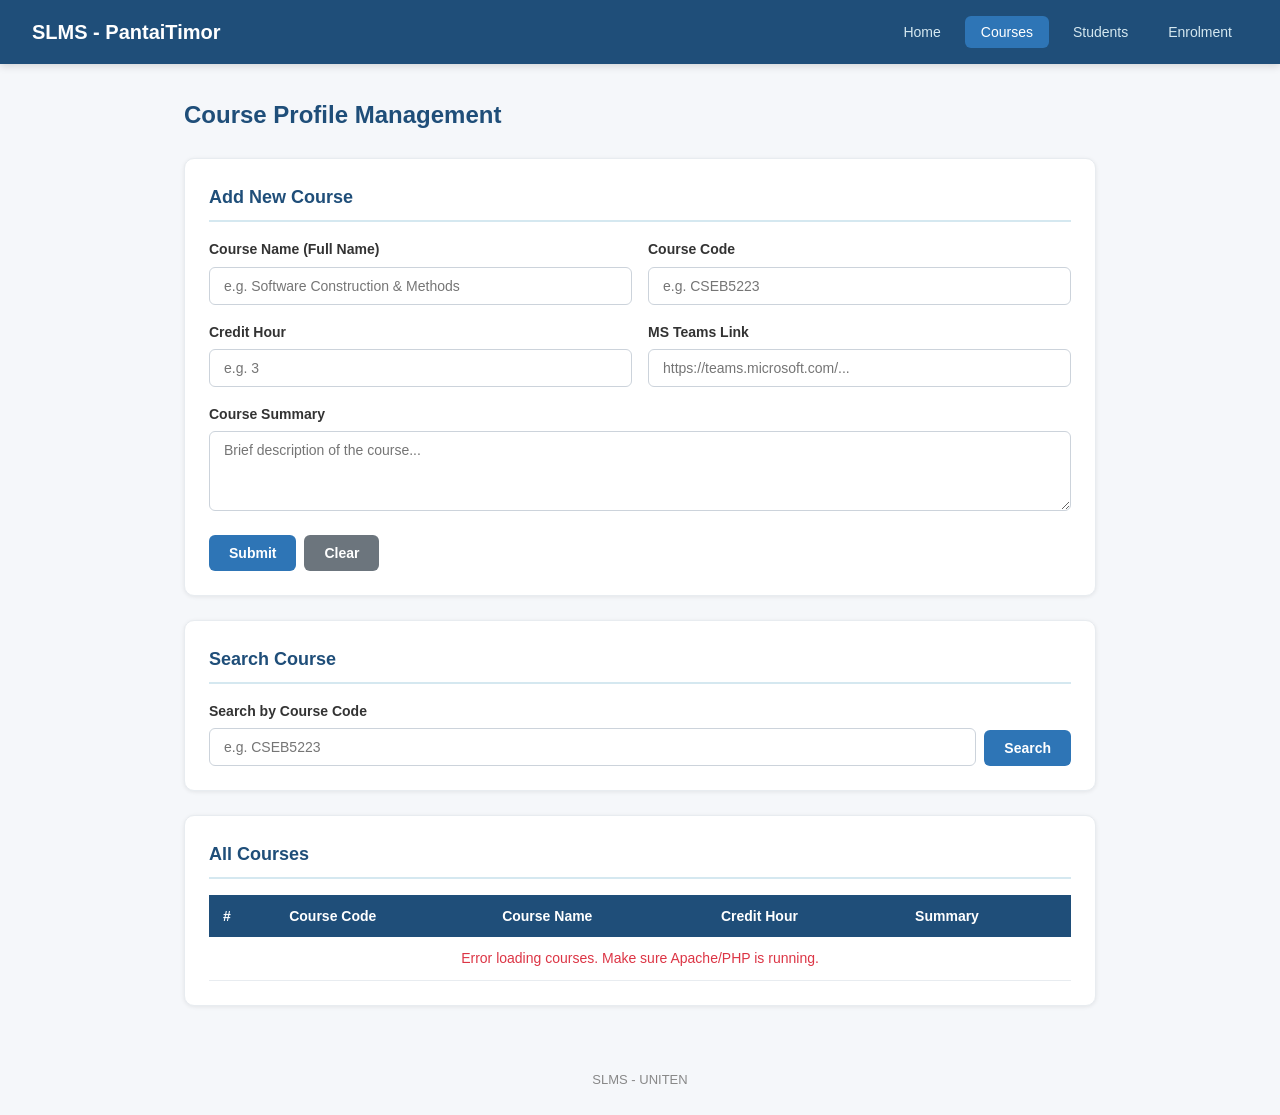
==== pages/course-profile.html @ df2cb58a "[LAB3] feat: Add Course class, create and search functionality" ====
<!--
  File: course-profile.html
  Author: Muhammad Zakariyya Bin Ahmad Radzif
  Date: 23/02/2026
  Description: Course Profile management page for SLMS.
               Supports Create, Search, and View All courses.
-->
<!DOCTYPE html>
<html lang="en">
<head>
  <meta charset="UTF-8">
  <meta name="viewport" content="width=device-width, initial-scale=1.0">
  <title>Course Profile - SLMS</title>
  <link rel="stylesheet" href="../assets/css/style.css">
</head>
<body>

  <!-- Navigation -->
  <nav class="navbar">
    <a href="../index.html" class="navbar-brand">SLMS - PantaiTimor</a>
    <ul class="navbar-nav">
      <li><a href="../index.html">Home</a></li>
      <li><a href="course-profile.html" class="active">Courses</a></li>
      <li><a href="student-profile.html">Students</a></li>
      <li><a href="enrolment.html">Enrolment</a></li>
    </ul>
  </nav>

  <div class="container">
    <h1 class="page-title">Course Profile Management</h1>

    <!-- ========== CREATE COURSE ========== -->
    <div class="card">
      <h2 class="card-title">Add New Course</h2>
      <div id="createMessage" class="message"></div>
      <form id="courseForm">
        <div class="form-row">
          <div class="form-group">
            <label for="courseName">Course Name (Full Name)</label>
            <input type="text" id="courseName" placeholder="e.g. Software Construction & Methods" required>
          </div>
          <div class="form-group">
            <label for="courseCode">Course Code</label>
            <input type="text" id="courseCode" placeholder="e.g. CSEB5223" required>
          </div>
        </div>
        <div class="form-row">
          <div class="form-group">
            <label for="creditHour">Credit Hour</label>
            <input type="number" id="creditHour" min="1" max="6" placeholder="e.g. 3" required>
          </div>
          <div class="form-group">
            <label for="msTeamsLink">MS Teams Link</label>
            <input type="url" id="msTeamsLink" placeholder="https://teams.microsoft.com/...">
          </div>
        </div>
        <div class="form-group">
          <label for="courseSummary">Course Summary</label>
          <textarea id="courseSummary" placeholder="Brief description of the course..." required></textarea>
        </div>
        <div class="btn-group">
          <button type="submit" class="btn btn-primary">Submit</button>
          <button type="reset" class="btn btn-secondary">Clear</button>
        </div>
      </form>
    </div>

    <!-- ========== SEARCH COURSE ========== -->
    <div class="card">
      <h2 class="card-title">Search Course</h2>
      <div id="searchMessage" class="message"></div>
      <form id="searchForm">
        <div class="search-bar">
          <div class="form-group">
            <label for="searchCode">Search by Course Code</label>
            <input type="text" id="searchCode" placeholder="e.g. CSEB5223">
          </div>
          <button type="submit" class="btn btn-primary">Search</button>
        </div>
      </form>
      <div id="searchResult" class="course-detail" style="margin-top: 16px;"></div>
    </div>

    <!-- ========== VIEW ALL COURSES ========== -->
    <div class="card">
      <h2 class="card-title">All Courses</h2>
      <div class="table-container">
        <table>
          <thead>
            <tr>
              <th>#</th>
              <th>Course Code</th>
              <th>Course Name</th>
              <th>Credit Hour</th>
              <th>Summary</th>
            </tr>
          </thead>
          <tbody id="courseTableBody">
            <tr>
              <td colspan="5" style="text-align: center; color: #888;">
                No courses added yet.
              </td>
            </tr>
          </tbody>
        </table>
      </div>
    </div>

  </div>

  <!-- Footer -->
  <div class="footer">
    SLMS - UNITEN
  </div>

  <script src="../assets/js/course-handler.js"></script>
</body>
</html>
---- assets/css/style.css ----
/*
 * File: style.css
 * Author: Muhammad Zakariyya Bin Ahmad Radzif
 * Date: 23/02/2026
 * Description: Global stylesheet for the SLMS web application.
 */

/* ========== RESET & BASE ========== */
* {
  margin: 0;
  padding: 0;
  box-sizing: border-box;
}

body {
  font-family: 'Segoe UI', Arial, sans-serif;
  background-color: #f5f7fa;
  color: #1a1a1a;
  line-height: 1.6;
}

/* ========== NAVIGATION ========== */
.navbar {
  background-color: #1f4e79;
  padding: 16px 32px;
  display: flex;
  align-items: center;
  justify-content: space-between;
  box-shadow: 0 2px 8px rgba(0, 0, 0, 0.15);
}

.navbar-brand {
  color: #ffffff;
  font-size: 20px;
  font-weight: 700;
  text-decoration: none;
}

.navbar-nav {
  display: flex;
  gap: 8px;
  list-style: none;
}

.navbar-nav a {
  color: #d5e8f0;
  text-decoration: none;
  padding: 8px 16px;
  border-radius: 6px;
  font-size: 14px;
  transition: background-color 0.2s;
}

.navbar-nav a:hover,
.navbar-nav a.active {
  background-color: #2e75b6;
  color: #ffffff;
}

/* ========== LAYOUT ========== */
.container {
  max-width: 960px;
  margin: 32px auto;
  padding: 0 24px;
}

.page-title {
  font-size: 24px;
  font-weight: 700;
  color: #1f4e79;
  margin-bottom: 24px;
}

/* ========== CARDS ========== */
.card {
  background-color: #ffffff;
  border-radius: 10px;
  padding: 24px;
  margin-bottom: 24px;
  box-shadow: 0 1px 4px rgba(0, 0, 0, 0.08);
  border: 1px solid #e8ecf0;
}

.card-title {
  font-size: 18px;
  font-weight: 600;
  color: #1f4e79;
  margin-bottom: 16px;
  padding-bottom: 8px;
  border-bottom: 2px solid #d5e8f0;
}

/* ========== FORMS ========== */
.form-group {
  margin-bottom: 16px;
}

.form-group label {
  display: block;
  font-size: 14px;
  font-weight: 600;
  color: #333333;
  margin-bottom: 6px;
}

.form-group input,
.form-group textarea,
.form-group select {
  width: 100%;
  padding: 10px 14px;
  border: 1px solid #ccd3db;
  border-radius: 6px;
  font-size: 14px;
  font-family: inherit;
  transition: border-color 0.2s;
}

.form-group input:focus,
.form-group textarea:focus,
.form-group select:focus {
  outline: none;
  border-color: #2e75b6;
  box-shadow: 0 0 0 3px rgba(46, 117, 182, 0.15);
}

.form-group textarea {
  resize: vertical;
  min-height: 80px;
}

.form-row {
  display: grid;
  grid-template-columns: 1fr 1fr;
  gap: 16px;
}

/* ========== BUTTONS ========== */
.btn {
  display: inline-block;
  padding: 10px 20px;
  font-size: 14px;
  font-weight: 600;
  border: none;
  border-radius: 6px;
  cursor: pointer;
  transition: background-color 0.2s, transform 0.1s;
  font-family: inherit;
}

.btn:active {
  transform: scale(0.98);
}

.btn-primary {
  background-color: #2e75b6;
  color: #ffffff;
}

.btn-primary:hover {
  background-color: #1f4e79;
}

.btn-secondary {
  background-color: #6c757d;
  color: #ffffff;
}

.btn-secondary:hover {
  background-color: #555d64;
}

.btn-danger {
  background-color: #dc3545;
  color: #ffffff;
}

.btn-danger:hover {
  background-color: #b02a37;
}

.btn-group {
  display: flex;
  gap: 8px;
  margin-top: 8px;
}

/* ========== SEARCH BAR ========== */
.search-bar {
  display: flex;
  gap: 8px;
  align-items: flex-end;
}

.search-bar .form-group {
  flex: 1;
  margin-bottom: 0;
}

/* ========== MESSAGES ========== */
.message {
  padding: 12px 16px;
  border-radius: 6px;
  margin-bottom: 16px;
  font-size: 14px;
  display: none;
}

.message.show {
  display: block;
}

.message-success {
  background-color: #d4edda;
  color: #155724;
  border: 1px solid #c3e6cb;
}

.message-error {
  background-color: #f8d7da;
  color: #721c24;
  border: 1px solid #f5c6cb;
}

.message-info {
  background-color: #d1ecf1;
  color: #0c5460;
  border: 1px solid #bee5eb;
}

/* ========== COURSE DISPLAY ========== */
.course-detail {
  display: none;
}

.course-detail.show {
  display: block;
}

.detail-grid {
  display: grid;
  grid-template-columns: 160px 1fr;
  gap: 8px 16px;
}

.detail-label {
  font-weight: 600;
  color: #555555;
  font-size: 14px;
}

.detail-value {
  font-size: 14px;
  color: #1a1a1a;
}

/* ========== TABLE ========== */
.table-container {
  overflow-x: auto;
}

table {
  width: 100%;
  border-collapse: collapse;
  font-size: 14px;
}

table th {
  background-color: #1f4e79;
  color: #ffffff;
  padding: 10px 14px;
  text-align: left;
  font-weight: 600;
}

table td {
  padding: 10px 14px;
  border-bottom: 1px solid #e8ecf0;
}

table tr:nth-child(even) {
  background-color: #f8f9fa;
}

table tr:hover {
  background-color: #eef3f8;
}

/* ========== EMPTY STATE ========== */
.empty-state {
  text-align: center;
  padding: 40px 20px;
  color: #888888;
}

.empty-state p {
  font-size: 16px;
  margin-bottom: 8px;
}

/* ========== FOOTER ========== */
.footer {
  text-align: center;
  padding: 24px;
  color: #888888;
  font-size: 13px;
  margin-top: 40px;
}
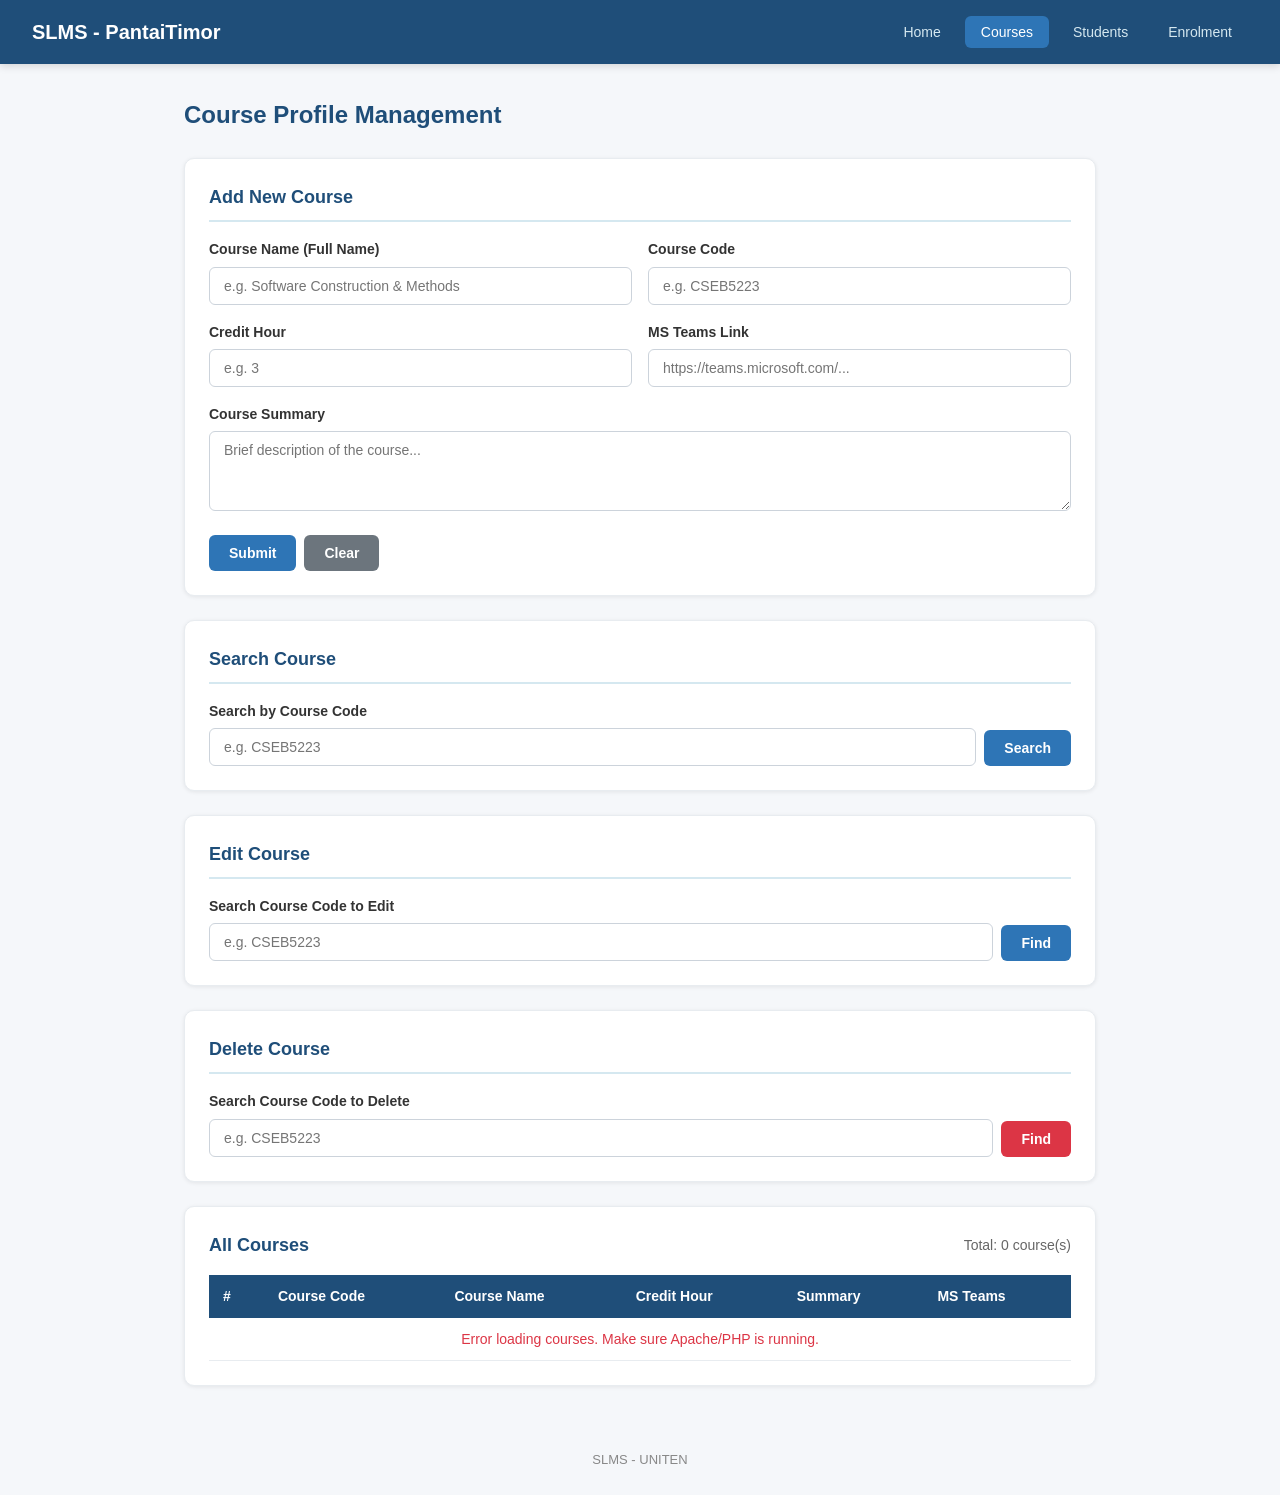
==== commit b2d5d6e3: "course-profile" ====
--- a/pages/course-profile.html
+++ b/pages/course-profile.html
@@ -1,9 +1,9 @@
 <!--
   File: course-profile.html
   Author: Muhammad Zakariyya Bin Ahmad Radzif
-  Date: 23/02/2026
+  Date: 02/03/2026
   Description: Course Profile management page for SLMS.
-               Supports Create, Search, and View All courses.
+               Supports Create, Search, Edit, Delete and View All courses.
 -->
 <!DOCTYPE html>
 <html lang="en">
@@ -81,9 +81,85 @@
       <div id="searchResult" class="course-detail" style="margin-top: 16px;"></div>
     </div>
 
+    <!-- ========== EDIT COURSE ========== -->
+    <div class="card">
+      <h2 class="card-title">Edit Course</h2>
+      <div id="editMessage" class="message"></div>
+
+      <!-- Step 1: Search for course to edit -->
+      <form id="editSearchForm">
+        <div class="search-bar">
+          <div class="form-group">
+            <label for="editSearchCode">Search Course Code to Edit</label>
+            <input type="text" id="editSearchCode" placeholder="e.g. CSEB5223">
+          </div>
+          <button type="submit" class="btn btn-primary">Find</button>
+        </div>
+      </form>
+
+      <!-- Step 2: Edit form (hidden until course found) -->
+      <div id="editFormContainer" class="course-detail" style="margin-top: 16px;">
+        <form id="editForm">
+          <div class="form-group">
+            <label for="editCourseCode">Course Code (cannot be changed)</label>
+            <input type="text" id="editCourseCode" readonly
+                   style="background-color: #e9ecef; cursor: not-allowed;">
+          </div>
+          <div class="form-group">
+            <label for="editCourseName">Course Name</label>
+            <input type="text" id="editCourseName" required>
+          </div>
+          <div class="form-row">
+            <div class="form-group">
+              <label for="editCreditHour">Credit Hour</label>
+              <input type="number" id="editCreditHour" min="1" max="6" required>
+            </div>
+            <div class="form-group">
+              <label for="editMsTeamsLink">MS Teams Link</label>
+              <input type="url" id="editMsTeamsLink">
+            </div>
+          </div>
+          <div class="form-group">
+            <label for="editCourseSummary">Course Summary</label>
+            <textarea id="editCourseSummary" required></textarea>
+          </div>
+          <div class="btn-group">
+            <button type="submit" class="btn btn-primary">Save Changes</button>
+            <button type="button" class="btn btn-secondary" onclick="hideEditForm()">Cancel</button>
+          </div>
+        </form>
+      </div>
+
+      <!-- Display edited course to validate changes -->
+      <div id="editedResult" class="course-detail" style="margin-top: 16px;"></div>
+    </div>
+
+    <!-- ========== DELETE COURSE ========== -->
+    <div class="card">
+      <h2 class="card-title">Delete Course</h2>
+      <div id="deleteMessage" class="message"></div>
+
+      <!-- Step 1: Search for course to delete -->
+      <form id="deleteSearchForm">
+        <div class="search-bar">
+          <div class="form-group">
+            <label for="deleteSearchCode">Search Course Code to Delete</label>
+            <input type="text" id="deleteSearchCode" placeholder="e.g. CSEB5223">
+          </div>
+          <button type="submit" class="btn btn-danger">Find</button>
+        </div>
+      </form>
+
+      <!-- Step 2: Confirm deletion (hidden until course found) -->
+      <div id="deleteConfirmContainer" class="course-detail" style="margin-top: 16px;"></div>
+    </div>
+
     <!-- ========== VIEW ALL COURSES ========== -->
     <div class="card">
-      <h2 class="card-title">All Courses</h2>
+      <div style="display: flex; justify-content: space-between; align-items: center; margin-bottom: 16px;">
+        <h2 class="card-title" style="margin-bottom: 0; border-bottom: none; padding-bottom: 0;">All Courses</h2>
+        <span id="totalCourses" style="font-size: 14px; color: #666;">Total: 0 course(s)</span>
+      </div>
       <div class="table-container">
         <table>
           <thead>
@@ -93,11 +169,12 @@
               <th>Course Name</th>
               <th>Credit Hour</th>
               <th>Summary</th>
+              <th>MS Teams</th>
             </tr>
           </thead>
           <tbody id="courseTableBody">
             <tr>
-              <td colspan="5" style="text-align: center; color: #888;">
+              <td colspan="6" style="text-align: center; color: #888;">
                 No courses added yet.
               </td>
             </tr>
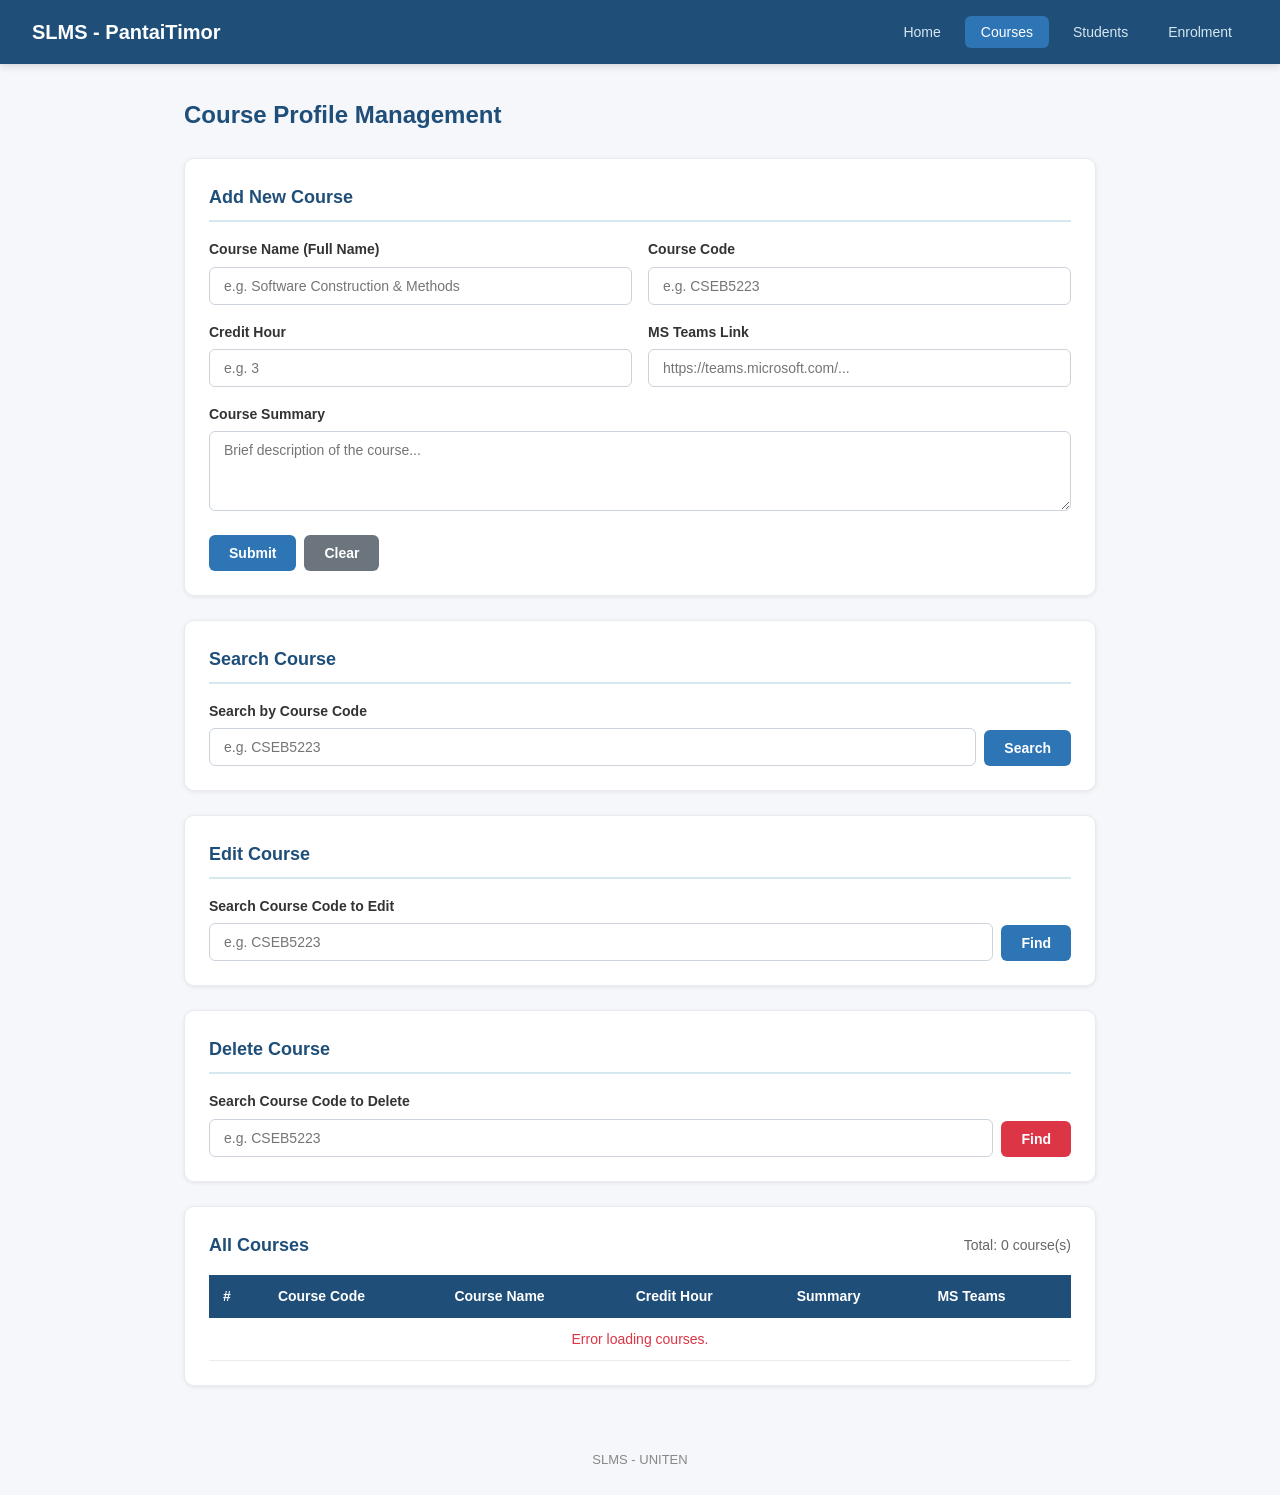
==== commit 94816a24: "[LAB6] feat: Complete Lab 1-6 with Course and Student Profile" ====
--- a/pages/course-profile.html
+++ b/pages/course-profile.html
@@ -2,8 +2,7 @@
   File: course-profile.html
   Author: Muhammad Zakariyya Bin Ahmad Radzif
   Date: 02/03/2026
-  Description: Course Profile management page for SLMS.
-               Supports Create, Search, Edit, Delete and View All courses.
+  Description: Course Profile management page. Create, Search, Edit, Delete, View All.
 -->
 <!DOCTYPE html>
 <html lang="en">
@@ -14,8 +13,6 @@
   <link rel="stylesheet" href="../assets/css/style.css">
 </head>
 <body>
-
-  <!-- Navigation -->
   <nav class="navbar">
     <a href="../index.html" class="navbar-brand">SLMS - PantaiTimor</a>
     <ul class="navbar-nav">
@@ -25,171 +22,56 @@
       <li><a href="enrolment.html">Enrolment</a></li>
     </ul>
   </nav>
-
   <div class="container">
     <h1 class="page-title">Course Profile Management</h1>
-
-    <!-- ========== CREATE COURSE ========== -->
+    <!-- CREATE -->
     <div class="card">
       <h2 class="card-title">Add New Course</h2>
       <div id="createMessage" class="message"></div>
       <form id="courseForm">
-        <div class="form-row">
-          <div class="form-group">
-            <label for="courseName">Course Name (Full Name)</label>
-            <input type="text" id="courseName" placeholder="e.g. Software Construction & Methods" required>
-          </div>
-          <div class="form-group">
-            <label for="courseCode">Course Code</label>
-            <input type="text" id="courseCode" placeholder="e.g. CSEB5223" required>
-          </div>
-        </div>
-        <div class="form-row">
-          <div class="form-group">
-            <label for="creditHour">Credit Hour</label>
-            <input type="number" id="creditHour" min="1" max="6" placeholder="e.g. 3" required>
-          </div>
-          <div class="form-group">
-            <label for="msTeamsLink">MS Teams Link</label>
-            <input type="url" id="msTeamsLink" placeholder="https://teams.microsoft.com/...">
-          </div>
-        </div>
-        <div class="form-group">
-          <label for="courseSummary">Course Summary</label>
-          <textarea id="courseSummary" placeholder="Brief description of the course..." required></textarea>
-        </div>
-        <div class="btn-group">
-          <button type="submit" class="btn btn-primary">Submit</button>
-          <button type="reset" class="btn btn-secondary">Clear</button>
-        </div>
+        <div class="form-row"><div class="form-group"><label for="courseName">Course Name (Full Name)</label><input type="text" id="courseName" placeholder="e.g. Software Construction & Methods" required></div><div class="form-group"><label for="courseCode">Course Code</label><input type="text" id="courseCode" placeholder="e.g. CSEB5223" required></div></div>
+        <div class="form-row"><div class="form-group"><label for="creditHour">Credit Hour</label><input type="number" id="creditHour" min="1" max="6" placeholder="e.g. 3" required></div><div class="form-group"><label for="msTeamsLink">MS Teams Link</label><input type="url" id="msTeamsLink" placeholder="https://teams.microsoft.com/..."></div></div>
+        <div class="form-group"><label for="courseSummary">Course Summary</label><textarea id="courseSummary" placeholder="Brief description of the course..." required></textarea></div>
+        <div class="btn-group"><button type="submit" class="btn btn-primary">Submit</button><button type="reset" class="btn btn-secondary">Clear</button></div>
       </form>
     </div>
-
-    <!-- ========== SEARCH COURSE ========== -->
+    <!-- SEARCH -->
     <div class="card">
       <h2 class="card-title">Search Course</h2>
       <div id="searchMessage" class="message"></div>
-      <form id="searchForm">
-        <div class="search-bar">
-          <div class="form-group">
-            <label for="searchCode">Search by Course Code</label>
-            <input type="text" id="searchCode" placeholder="e.g. CSEB5223">
-          </div>
-          <button type="submit" class="btn btn-primary">Search</button>
-        </div>
-      </form>
-      <div id="searchResult" class="course-detail" style="margin-top: 16px;"></div>
+      <form id="searchForm"><div class="search-bar"><div class="form-group"><label for="searchCode">Search by Course Code</label><input type="text" id="searchCode" placeholder="e.g. CSEB5223"></div><button type="submit" class="btn btn-primary">Search</button></div></form>
+      <div id="searchResult" class="course-detail" style="margin-top:16px"></div>
     </div>
-
-    <!-- ========== EDIT COURSE ========== -->
+    <!-- EDIT -->
     <div class="card">
       <h2 class="card-title">Edit Course</h2>
       <div id="editMessage" class="message"></div>
-
-      <!-- Step 1: Search for course to edit -->
-      <form id="editSearchForm">
-        <div class="search-bar">
-          <div class="form-group">
-            <label for="editSearchCode">Search Course Code to Edit</label>
-            <input type="text" id="editSearchCode" placeholder="e.g. CSEB5223">
-          </div>
-          <button type="submit" class="btn btn-primary">Find</button>
-        </div>
-      </form>
-
-      <!-- Step 2: Edit form (hidden until course found) -->
-      <div id="editFormContainer" class="course-detail" style="margin-top: 16px;">
+      <form id="editSearchForm"><div class="search-bar"><div class="form-group"><label for="editSearchCode">Search Course Code to Edit</label><input type="text" id="editSearchCode" placeholder="e.g. CSEB5223"></div><button type="submit" class="btn btn-primary">Find</button></div></form>
+      <div id="editFormContainer" class="course-detail" style="margin-top:16px">
         <form id="editForm">
-          <div class="form-group">
-            <label for="editCourseCode">Course Code (cannot be changed)</label>
-            <input type="text" id="editCourseCode" readonly
-                   style="background-color: #e9ecef; cursor: not-allowed;">
-          </div>
-          <div class="form-group">
-            <label for="editCourseName">Course Name</label>
-            <input type="text" id="editCourseName" required>
-          </div>
-          <div class="form-row">
-            <div class="form-group">
-              <label for="editCreditHour">Credit Hour</label>
-              <input type="number" id="editCreditHour" min="1" max="6" required>
-            </div>
-            <div class="form-group">
-              <label for="editMsTeamsLink">MS Teams Link</label>
-              <input type="url" id="editMsTeamsLink">
-            </div>
-          </div>
-          <div class="form-group">
-            <label for="editCourseSummary">Course Summary</label>
-            <textarea id="editCourseSummary" required></textarea>
-          </div>
-          <div class="btn-group">
-            <button type="submit" class="btn btn-primary">Save Changes</button>
-            <button type="button" class="btn btn-secondary" onclick="hideEditForm()">Cancel</button>
-          </div>
+          <div class="form-group"><label for="editCourseCode">Course Code (cannot be changed)</label><input type="text" id="editCourseCode" readonly style="background-color:#e9ecef;cursor:not-allowed"></div>
+          <div class="form-group"><label for="editCourseName">Course Name</label><input type="text" id="editCourseName" required></div>
+          <div class="form-row"><div class="form-group"><label for="editCreditHour">Credit Hour</label><input type="number" id="editCreditHour" min="1" max="6" required></div><div class="form-group"><label for="editMsTeamsLink">MS Teams Link</label><input type="url" id="editMsTeamsLink"></div></div>
+          <div class="form-group"><label for="editCourseSummary">Course Summary</label><textarea id="editCourseSummary" required></textarea></div>
+          <div class="btn-group"><button type="submit" class="btn btn-primary">Save Changes</button><button type="button" class="btn btn-secondary" onclick="hideEditForm()">Cancel</button></div>
         </form>
       </div>
-
-      <!-- Display edited course to validate changes -->
-      <div id="editedResult" class="course-detail" style="margin-top: 16px;"></div>
+      <div id="editedResult" class="course-detail" style="margin-top:16px"></div>
     </div>
-
-    <!-- ========== DELETE COURSE ========== -->
+    <!-- DELETE -->
     <div class="card">
       <h2 class="card-title">Delete Course</h2>
       <div id="deleteMessage" class="message"></div>
-
-      <!-- Step 1: Search for course to delete -->
-      <form id="deleteSearchForm">
-        <div class="search-bar">
-          <div class="form-group">
-            <label for="deleteSearchCode">Search Course Code to Delete</label>
-            <input type="text" id="deleteSearchCode" placeholder="e.g. CSEB5223">
-          </div>
-          <button type="submit" class="btn btn-danger">Find</button>
-        </div>
-      </form>
-
-      <!-- Step 2: Confirm deletion (hidden until course found) -->
-      <div id="deleteConfirmContainer" class="course-detail" style="margin-top: 16px;"></div>
+      <form id="deleteSearchForm"><div class="search-bar"><div class="form-group"><label for="deleteSearchCode">Search Course Code to Delete</label><input type="text" id="deleteSearchCode" placeholder="e.g. CSEB5223"></div><button type="submit" class="btn btn-danger">Find</button></div></form>
+      <div id="deleteConfirmContainer" class="course-detail" style="margin-top:16px"></div>
     </div>
-
-    <!-- ========== VIEW ALL COURSES ========== -->
+    <!-- VIEW ALL -->
     <div class="card">
-      <div style="display: flex; justify-content: space-between; align-items: center; margin-bottom: 16px;">
-        <h2 class="card-title" style="margin-bottom: 0; border-bottom: none; padding-bottom: 0;">All Courses</h2>
-        <span id="totalCourses" style="font-size: 14px; color: #666;">Total: 0 course(s)</span>
-      </div>
-      <div class="table-container">
-        <table>
-          <thead>
-            <tr>
-              <th>#</th>
-              <th>Course Code</th>
-              <th>Course Name</th>
-              <th>Credit Hour</th>
-              <th>Summary</th>
-              <th>MS Teams</th>
-            </tr>
-          </thead>
-          <tbody id="courseTableBody">
-            <tr>
-              <td colspan="6" style="text-align: center; color: #888;">
-                No courses added yet.
-              </td>
-            </tr>
-          </tbody>
-        </table>
-      </div>
+      <div style="display:flex;justify-content:space-between;align-items:center;margin-bottom:16px"><h2 class="card-title" style="margin-bottom:0;border-bottom:none;padding-bottom:0">All Courses</h2><span id="totalCourses" style="font-size:14px;color:#666">Total: 0 course(s)</span></div>
+      <div class="table-container"><table><thead><tr><th>#</th><th>Course Code</th><th>Course Name</th><th>Credit Hour</th><th>Summary</th><th>MS Teams</th></tr></thead><tbody id="courseTableBody"><tr><td colspan="6" style="text-align:center;color:#888">No courses added yet.</td></tr></tbody></table></div>
     </div>
-
   </div>
-
-  <!-- Footer -->
-  <div class="footer">
-    SLMS - UNITEN
-  </div>
-
+  <div class="footer">SLMS - UNITEN</div>
   <script src="../assets/js/course-handler.js"></script>
 </body>
 </html>
--- a/assets/css/style.css
+++ b/assets/css/style.css
@@ -4,304 +4,50 @@
  * Date: 23/02/2026
  * Description: Global stylesheet for the SLMS web application.
  */
-
-/* ========== RESET & BASE ========== */
-* {
-  margin: 0;
-  padding: 0;
-  box-sizing: border-box;
-}
-
-body {
-  font-family: 'Segoe UI', Arial, sans-serif;
-  background-color: #f5f7fa;
-  color: #1a1a1a;
-  line-height: 1.6;
-}
-
-/* ========== NAVIGATION ========== */
-.navbar {
-  background-color: #1f4e79;
-  padding: 16px 32px;
-  display: flex;
-  align-items: center;
-  justify-content: space-between;
-  box-shadow: 0 2px 8px rgba(0, 0, 0, 0.15);
-}
-
-.navbar-brand {
-  color: #ffffff;
-  font-size: 20px;
-  font-weight: 700;
-  text-decoration: none;
-}
-
-.navbar-nav {
-  display: flex;
-  gap: 8px;
-  list-style: none;
-}
-
-.navbar-nav a {
-  color: #d5e8f0;
-  text-decoration: none;
-  padding: 8px 16px;
-  border-radius: 6px;
-  font-size: 14px;
-  transition: background-color 0.2s;
-}
-
-.navbar-nav a:hover,
-.navbar-nav a.active {
-  background-color: #2e75b6;
-  color: #ffffff;
-}
-
-/* ========== LAYOUT ========== */
-.container {
-  max-width: 960px;
-  margin: 32px auto;
-  padding: 0 24px;
-}
-
-.page-title {
-  font-size: 24px;
-  font-weight: 700;
-  color: #1f4e79;
-  margin-bottom: 24px;
-}
-
-/* ========== CARDS ========== */
-.card {
-  background-color: #ffffff;
-  border-radius: 10px;
-  padding: 24px;
-  margin-bottom: 24px;
-  box-shadow: 0 1px 4px rgba(0, 0, 0, 0.08);
-  border: 1px solid #e8ecf0;
-}
-
-.card-title {
-  font-size: 18px;
-  font-weight: 600;
-  color: #1f4e79;
-  margin-bottom: 16px;
-  padding-bottom: 8px;
-  border-bottom: 2px solid #d5e8f0;
-}
-
-/* ========== FORMS ========== */
-.form-group {
-  margin-bottom: 16px;
-}
-
-.form-group label {
-  display: block;
-  font-size: 14px;
-  font-weight: 600;
-  color: #333333;
-  margin-bottom: 6px;
-}
-
-.form-group input,
-.form-group textarea,
-.form-group select {
-  width: 100%;
-  padding: 10px 14px;
-  border: 1px solid #ccd3db;
-  border-radius: 6px;
-  font-size: 14px;
-  font-family: inherit;
-  transition: border-color 0.2s;
-}
-
-.form-group input:focus,
-.form-group textarea:focus,
-.form-group select:focus {
-  outline: none;
-  border-color: #2e75b6;
-  box-shadow: 0 0 0 3px rgba(46, 117, 182, 0.15);
-}
-
-.form-group textarea {
-  resize: vertical;
-  min-height: 80px;
-}
-
-.form-row {
-  display: grid;
-  grid-template-columns: 1fr 1fr;
-  gap: 16px;
-}
-
-/* ========== BUTTONS ========== */
-.btn {
-  display: inline-block;
-  padding: 10px 20px;
-  font-size: 14px;
-  font-weight: 600;
-  border: none;
-  border-radius: 6px;
-  cursor: pointer;
-  transition: background-color 0.2s, transform 0.1s;
-  font-family: inherit;
-}
-
-.btn:active {
-  transform: scale(0.98);
-}
-
-.btn-primary {
-  background-color: #2e75b6;
-  color: #ffffff;
-}
-
-.btn-primary:hover {
-  background-color: #1f4e79;
-}
-
-.btn-secondary {
-  background-color: #6c757d;
-  color: #ffffff;
-}
-
-.btn-secondary:hover {
-  background-color: #555d64;
-}
-
-.btn-danger {
-  background-color: #dc3545;
-  color: #ffffff;
-}
-
-.btn-danger:hover {
-  background-color: #b02a37;
-}
-
-.btn-group {
-  display: flex;
-  gap: 8px;
-  margin-top: 8px;
-}
-
-/* ========== SEARCH BAR ========== */
-.search-bar {
-  display: flex;
-  gap: 8px;
-  align-items: flex-end;
-}
-
-.search-bar .form-group {
-  flex: 1;
-  margin-bottom: 0;
-}
-
-/* ========== MESSAGES ========== */
-.message {
-  padding: 12px 16px;
-  border-radius: 6px;
-  margin-bottom: 16px;
-  font-size: 14px;
-  display: none;
-}
-
-.message.show {
-  display: block;
-}
-
-.message-success {
-  background-color: #d4edda;
-  color: #155724;
-  border: 1px solid #c3e6cb;
-}
-
-.message-error {
-  background-color: #f8d7da;
-  color: #721c24;
-  border: 1px solid #f5c6cb;
-}
-
-.message-info {
-  background-color: #d1ecf1;
-  color: #0c5460;
-  border: 1px solid #bee5eb;
-}
-
-/* ========== COURSE DISPLAY ========== */
-.course-detail {
-  display: none;
-}
-
-.course-detail.show {
-  display: block;
-}
-
-.detail-grid {
-  display: grid;
-  grid-template-columns: 160px 1fr;
-  gap: 8px 16px;
-}
-
-.detail-label {
-  font-weight: 600;
-  color: #555555;
-  font-size: 14px;
-}
-
-.detail-value {
-  font-size: 14px;
-  color: #1a1a1a;
-}
-
-/* ========== TABLE ========== */
-.table-container {
-  overflow-x: auto;
-}
-
-table {
-  width: 100%;
-  border-collapse: collapse;
-  font-size: 14px;
-}
-
-table th {
-  background-color: #1f4e79;
-  color: #ffffff;
-  padding: 10px 14px;
-  text-align: left;
-  font-weight: 600;
-}
-
-table td {
-  padding: 10px 14px;
-  border-bottom: 1px solid #e8ecf0;
-}
-
-table tr:nth-child(even) {
-  background-color: #f8f9fa;
-}
-
-table tr:hover {
-  background-color: #eef3f8;
-}
-
-/* ========== EMPTY STATE ========== */
-.empty-state {
-  text-align: center;
-  padding: 40px 20px;
-  color: #888888;
-}
-
-.empty-state p {
-  font-size: 16px;
-  margin-bottom: 8px;
-}
-
-/* ========== FOOTER ========== */
-.footer {
-  text-align: center;
-  padding: 24px;
-  color: #888888;
-  font-size: 13px;
-  margin-top: 40px;
-}
+*{margin:0;padding:0;box-sizing:border-box}
+body{font-family:'Segoe UI',Arial,sans-serif;background-color:#f5f7fa;color:#1a1a1a;line-height:1.6}
+.navbar{background-color:#1f4e79;padding:16px 32px;display:flex;align-items:center;justify-content:space-between;box-shadow:0 2px 8px rgba(0,0,0,.15)}
+.navbar-brand{color:#fff;font-size:20px;font-weight:700;text-decoration:none}
+.navbar-nav{display:flex;gap:8px;list-style:none}
+.navbar-nav a{color:#d5e8f0;text-decoration:none;padding:8px 16px;border-radius:6px;font-size:14px;transition:background-color .2s}
+.navbar-nav a:hover,.navbar-nav a.active{background-color:#2e75b6;color:#fff}
+.container{max-width:960px;margin:32px auto;padding:0 24px}
+.page-title{font-size:24px;font-weight:700;color:#1f4e79;margin-bottom:24px}
+.card{background-color:#fff;border-radius:10px;padding:24px;margin-bottom:24px;box-shadow:0 1px 4px rgba(0,0,0,.08);border:1px solid #e8ecf0}
+.card-title{font-size:18px;font-weight:600;color:#1f4e79;margin-bottom:16px;padding-bottom:8px;border-bottom:2px solid #d5e8f0}
+.form-group{margin-bottom:16px}
+.form-group label{display:block;font-size:14px;font-weight:600;color:#333;margin-bottom:6px}
+.form-group input,.form-group textarea,.form-group select{width:100%;padding:10px 14px;border:1px solid #ccd3db;border-radius:6px;font-size:14px;font-family:inherit;transition:border-color .2s}
+.form-group input:focus,.form-group textarea:focus,.form-group select:focus{outline:none;border-color:#2e75b6;box-shadow:0 0 0 3px rgba(46,117,182,.15)}
+.form-group textarea{resize:vertical;min-height:80px}
+.form-row{display:grid;grid-template-columns:1fr 1fr;gap:16px}
+.btn{display:inline-block;padding:10px 20px;font-size:14px;font-weight:600;border:none;border-radius:6px;cursor:pointer;transition:background-color .2s,transform .1s;font-family:inherit;text-decoration:none}
+.btn:active{transform:scale(.98)}
+.btn-primary{background-color:#2e75b6;color:#fff}
+.btn-primary:hover{background-color:#1f4e79}
+.btn-secondary{background-color:#6c757d;color:#fff}
+.btn-secondary:hover{background-color:#555d64}
+.btn-danger{background-color:#dc3545;color:#fff}
+.btn-danger:hover{background-color:#b02a37}
+.btn-group{display:flex;gap:8px;margin-top:8px}
+.search-bar{display:flex;gap:8px;align-items:flex-end}
+.search-bar .form-group{flex:1;margin-bottom:0}
+.message{padding:12px 16px;border-radius:6px;margin-bottom:16px;font-size:14px;display:none}
+.message.show{display:block}
+.message-success{background-color:#d4edda;color:#155724;border:1px solid #c3e6cb}
+.message-error{background-color:#f8d7da;color:#721c24;border:1px solid #f5c6cb}
+.message-info{background-color:#d1ecf1;color:#0c5460;border:1px solid #bee5eb}
+.course-detail{display:none}
+.course-detail.show{display:block}
+.detail-grid{display:grid;grid-template-columns:160px 1fr;gap:8px 16px}
+.detail-label{font-weight:600;color:#555;font-size:14px}
+.detail-value{font-size:14px;color:#1a1a1a}
+.table-container{overflow-x:auto}
+table{width:100%;border-collapse:collapse;font-size:14px}
+table th{background-color:#1f4e79;color:#fff;padding:10px 14px;text-align:left;font-weight:600}
+table td{padding:10px 14px;border-bottom:1px solid #e8ecf0}
+table tr:nth-child(even){background-color:#f8f9fa}
+table tr:hover{background-color:#eef3f8}
+.empty-state{text-align:center;padding:40px 20px;color:#888}
+.empty-state p{font-size:16px;margin-bottom:8px}
+.footer{text-align:center;padding:24px;color:#888;font-size:13px;margin-top:40px}
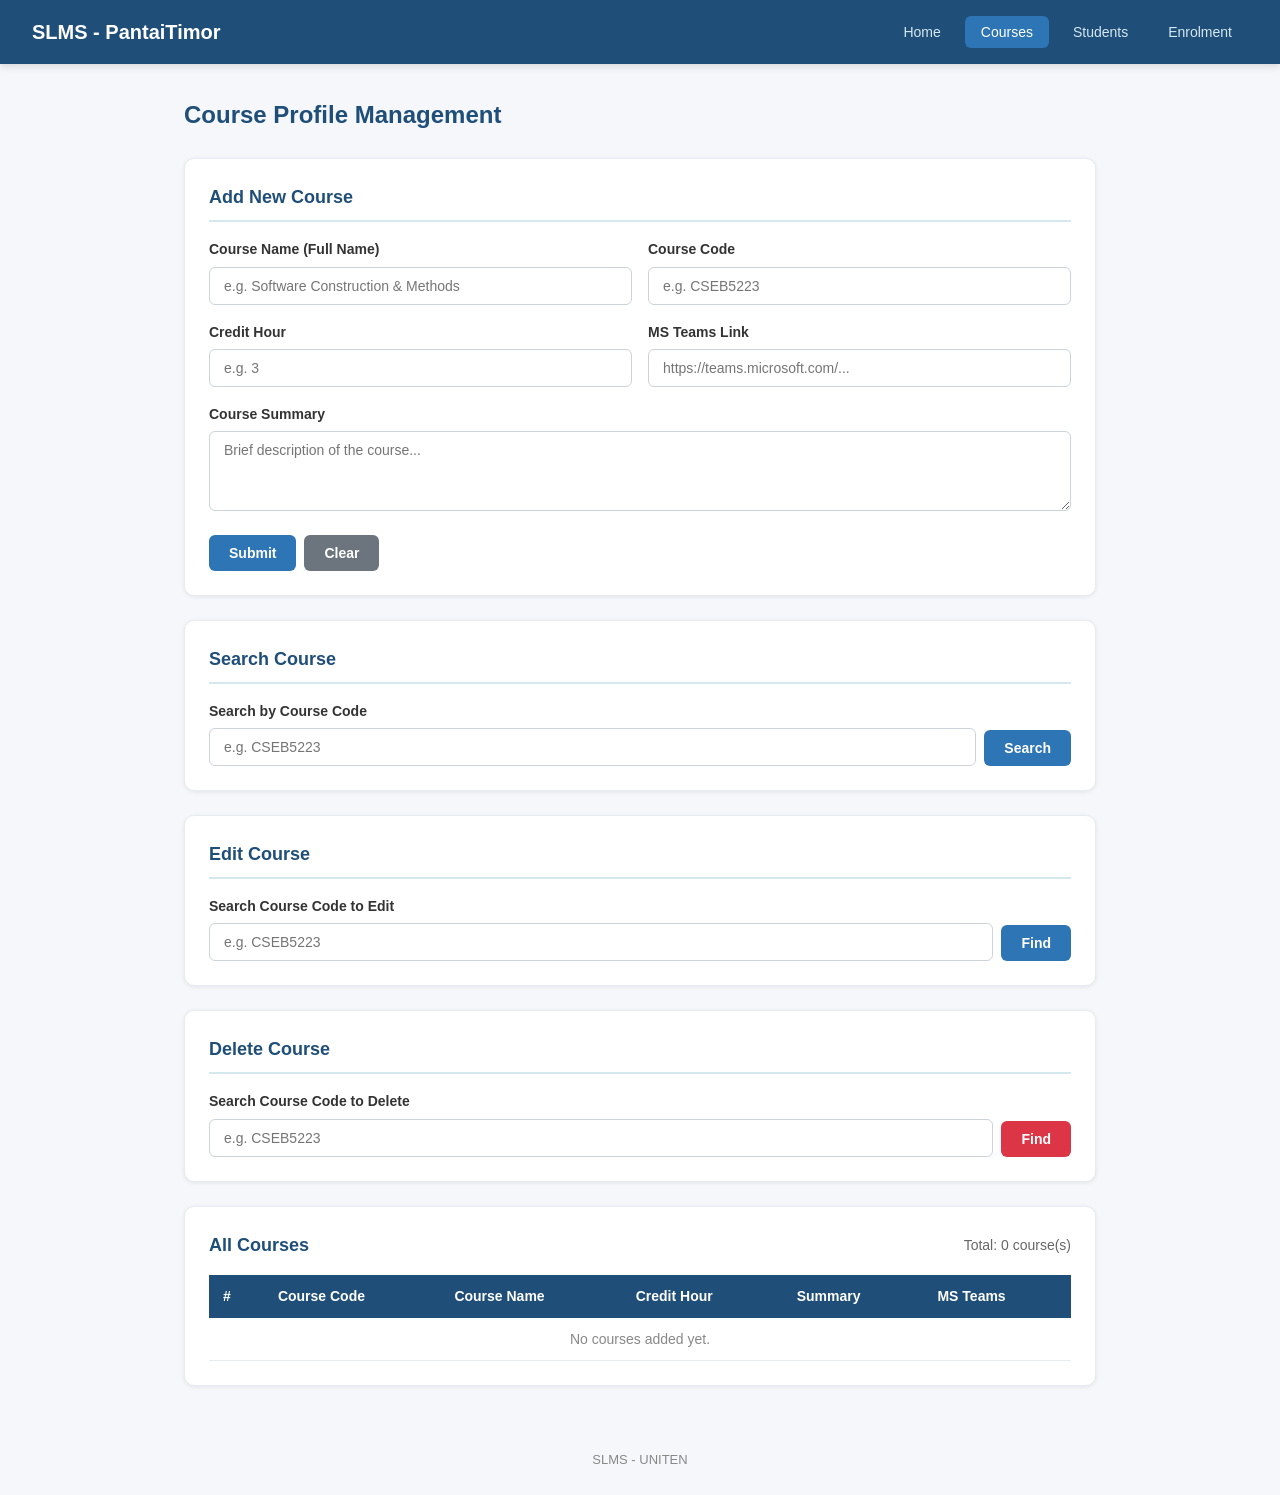
==== commit 39d77d8f: "Merge branch 'main' of https://github.com/zakdecoder/PantaiTimor" ====
--- a/pages/course-profile.html
+++ b/pages/course-profile.html
@@ -1,6 +1,10 @@
 <!--
   File: course-profile.html
+<<<<<<< HEAD
+  Author: Muhammad Ainul Khalis bin Mohd Radzi
+=======
   Author: Muhammad Zakariyya Bin Ahmad Radzif
+>>>>>>> 94816a24fdd3259137ea09aed985450724436556
   Date: 02/03/2026
   Description: Course Profile management page. Create, Search, Edit, Delete, View All.
 -->
